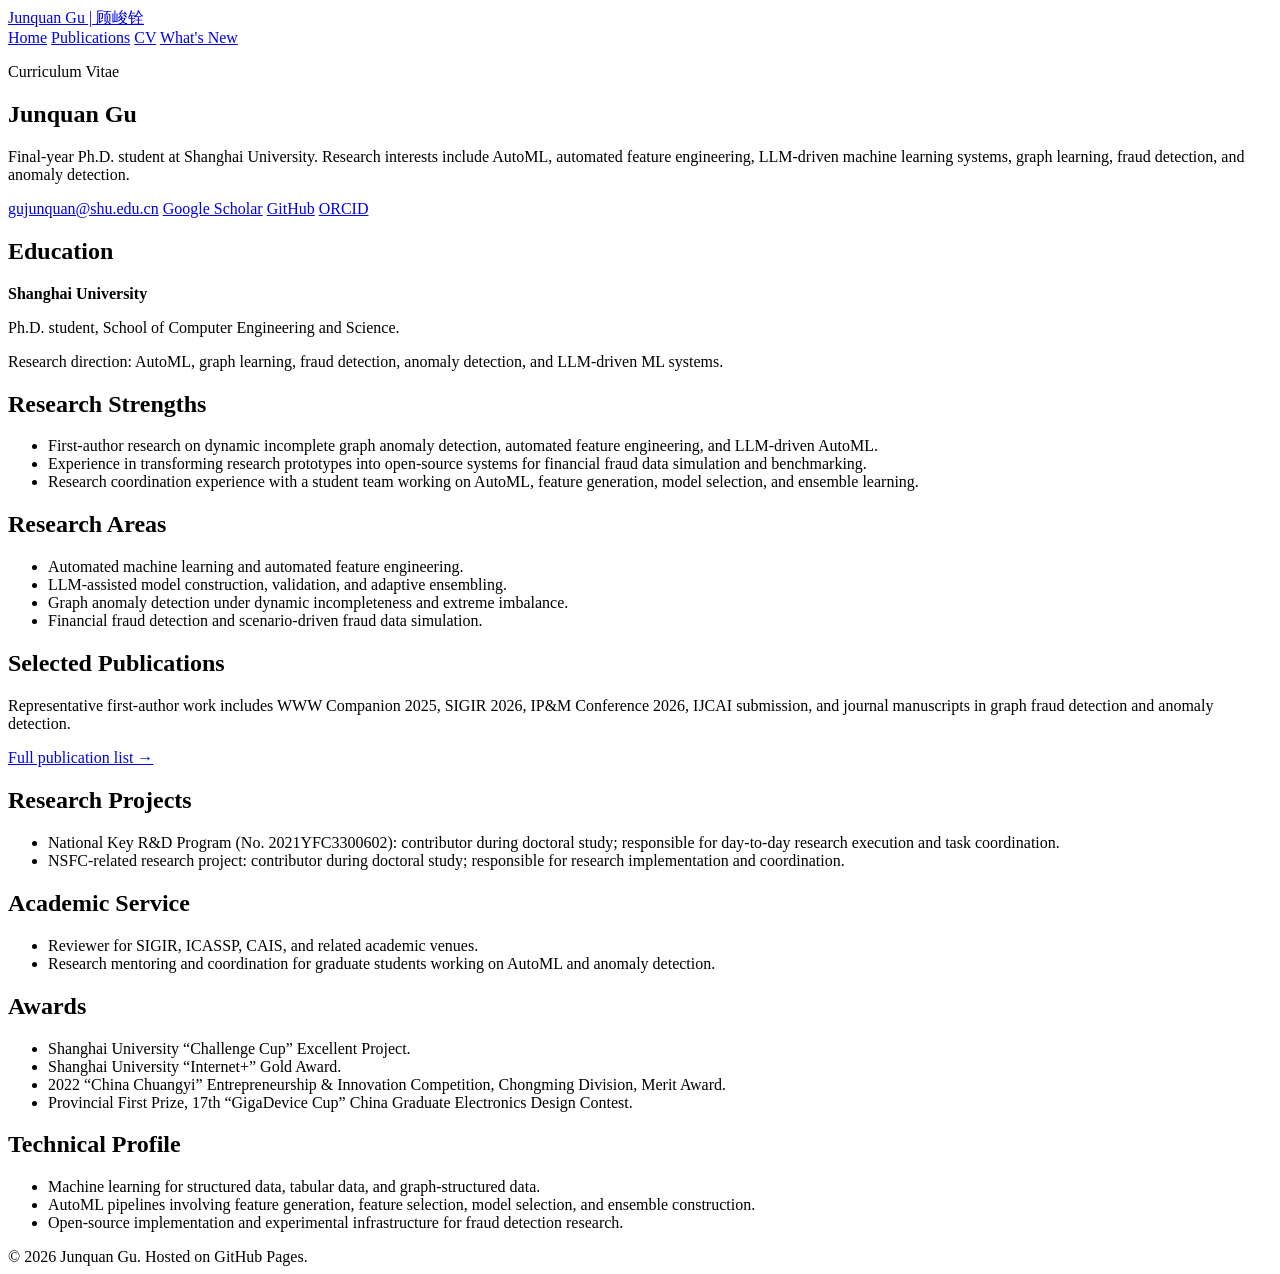
==== cv.html @ 626db695 "Add files via upload" ====
<!doctype html>
<html lang="en">
<head>
  <meta charset="utf-8">
  <meta name="viewport" content="width=device-width, initial-scale=1">
  <title>CV | Junquan Gu</title>
  <meta name="description" content="Curriculum vitae of Junquan Gu, a final-year Ph.D. student at Shanghai University working on AutoML, graph learning, fraud detection, and LLM-driven machine learning systems.">
  <meta name="robots" content="index, follow, max-image-preview:large">
  <link rel="canonical" href="https://sethgu.github.io/cv.html">
  <meta property="og:type" content="website">
  <meta property="og:title" content="CV | Junquan Gu">
  <meta property="og:description" content="Curriculum vitae of Junquan Gu, final-year Ph.D. student at Shanghai University.">
  <meta property="og:url" content="https://sethgu.github.io/cv.html">
  <link rel="stylesheet" href="assets/css/style.css">
</head>
<body>
  <div class="wrap">
    <header class="topbar">
      <a class="brand" href="index.html" aria-label="Junquan Gu homepage">
        <span class="dot"></span>
        <span class="brand-title">Junquan Gu | 顾峻铨</span>
      </a>
      <nav class="nav" aria-label="Primary navigation">
        <a href="index.html">Home</a>
        <a href="publications.html">Publications</a>
        <a class="active" href="cv.html">CV</a>
        <a href="whats-new.html">What's New</a>
      </nav>
    </header>

    <main>
      <section class="card full section-title">
        <p class="kicker">Curriculum Vitae</p>
        <h1>Junquan Gu</h1>
        <p class="h-sub">Final-year Ph.D. student at Shanghai University. Research interests include AutoML, automated feature engineering, LLM-driven machine learning systems, graph learning, fraud detection, and anomaly detection.</p>
        <div class="links">
          <a class="linkpill" href="mailto:gujunquan@shu.edu.cn">gujunquan@shu.edu.cn</a>
          <a class="linkpill" href="https://scholar.google.com/citations?user=ycbpVscAAAAJ&hl=zh-CN" target="_blank" rel="noreferrer">Google Scholar</a>
          <a class="linkpill" href="https://github.com/sethGu" target="_blank" rel="noreferrer">GitHub</a>
          <a class="linkpill" href="https://orcid.org/0009-0004-2916-9237" target="_blank" rel="noreferrer">ORCID</a>
        </div>
      </section>

      <section class="two-col">
        <article class="card">
          <h2>Education</h2>
          <p><strong>Shanghai University</strong></p>
          <p>Ph.D. student, School of Computer Engineering and Science.</p>
          <p class="meta">Research direction: AutoML, graph learning, fraud detection, anomaly detection, and LLM-driven ML systems.</p>
        </article>

        <article class="card">
          <h2>Research Strengths</h2>
          <ul class="list">
            <li>First-author research on dynamic incomplete graph anomaly detection, automated feature engineering, and LLM-driven AutoML.</li>
            <li>Experience in transforming research prototypes into open-source systems for financial fraud data simulation and benchmarking.</li>
            <li>Research coordination experience with a student team working on AutoML, feature generation, model selection, and ensemble learning.</li>
          </ul>
        </article>
      </section>

      <section class="grid">
        <article class="card">
          <h2>Research Areas</h2>
          <ul class="list">
            <li>Automated machine learning and automated feature engineering.</li>
            <li>LLM-assisted model construction, validation, and adaptive ensembling.</li>
            <li>Graph anomaly detection under dynamic incompleteness and extreme imbalance.</li>
            <li>Financial fraud detection and scenario-driven fraud data simulation.</li>
          </ul>
        </article>

        <article class="card">
          <h2>Selected Publications</h2>
          <p>Representative first-author work includes WWW Companion 2025, SIGIR 2026, IP&amp;M Conference 2026, IJCAI submission, and journal manuscripts in graph fraud detection and anomaly detection.</p>
          <p><a href="publications.html">Full publication list →</a></p>
        </article>

        <article class="card">
          <h2>Research Projects</h2>
          <ul class="list">
            <li>National Key R&amp;D Program (No. 2021YFC3300602): contributor during doctoral study; responsible for day-to-day research execution and task coordination.</li>
            <li>NSFC-related research project: contributor during doctoral study; responsible for research implementation and coordination.</li>
          </ul>
        </article>

        <article class="card">
          <h2>Academic Service</h2>
          <ul class="list">
            <li>Reviewer for SIGIR, ICASSP, CAIS, and related academic venues.</li>
            <li>Research mentoring and coordination for graduate students working on AutoML and anomaly detection.</li>
          </ul>
        </article>

        <article class="card">
          <h2>Awards</h2>
          <ul class="list">
            <li>Shanghai University “Challenge Cup” Excellent Project.</li>
            <li>Shanghai University “Internet+” Gold Award.</li>
            <li>2022 “China Chuangyi” Entrepreneurship &amp; Innovation Competition, Chongming Division, Merit Award.</li>
            <li>Provincial First Prize, 17th “GigaDevice Cup” China Graduate Electronics Design Contest.</li>
          </ul>
        </article>

        <article class="card">
          <h2>Technical Profile</h2>
          <ul class="list">
            <li>Machine learning for structured data, tabular data, and graph-structured data.</li>
            <li>AutoML pipelines involving feature generation, feature selection, model selection, and ensemble construction.</li>
            <li>Open-source implementation and experimental infrastructure for fraud detection research.</li>
          </ul>
        </article>
      </section>
    </main>

    <footer>© <span id="year"></span> Junquan Gu. Hosted on GitHub Pages.</footer>
  </div>
  <script>document.getElementById('year').textContent = new Date().getFullYear();</script>
</body>
</html>
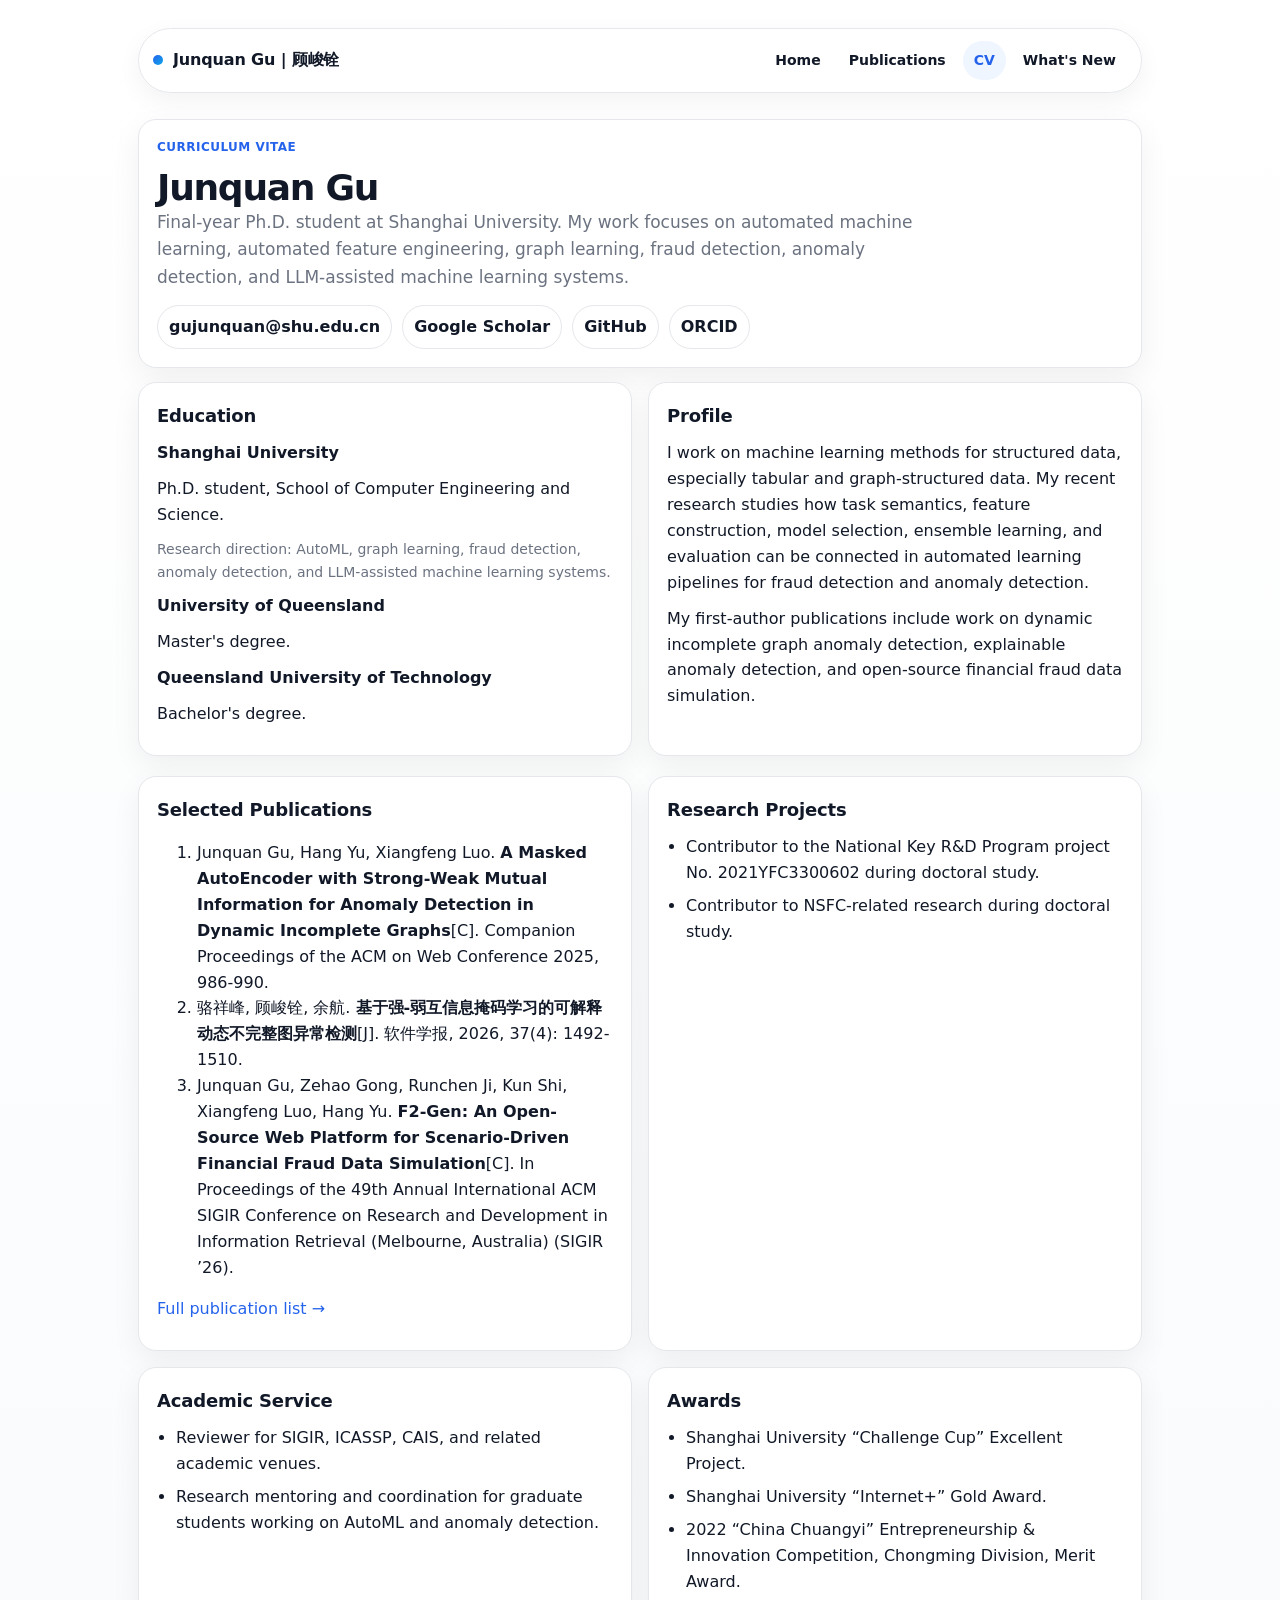
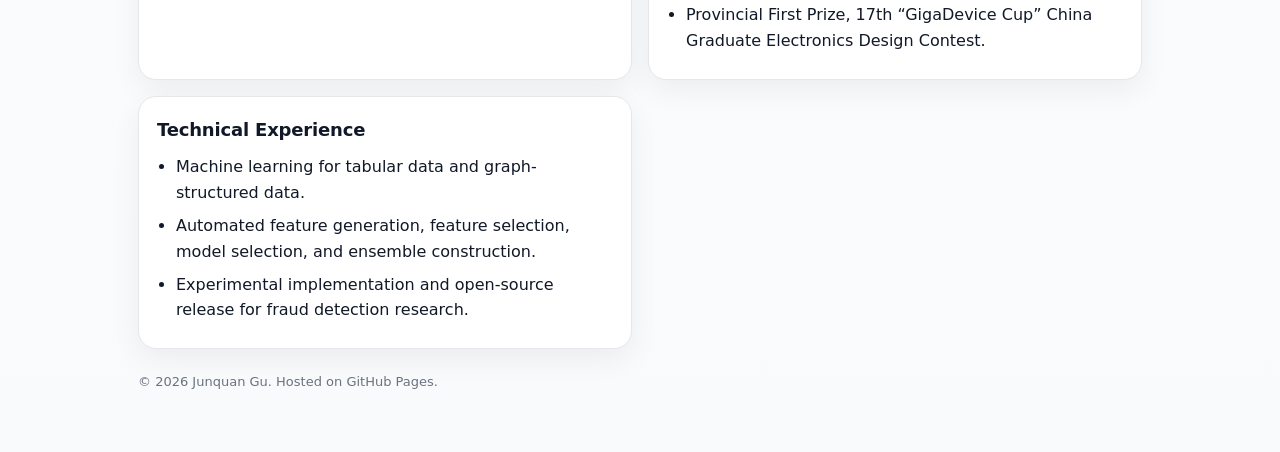
==== commit c7f52d31: "Update cv.html" ====
--- a/cv.html
+++ b/cv.html
@@ -4,7 +4,7 @@
   <meta charset="utf-8">
   <meta name="viewport" content="width=device-width, initial-scale=1">
   <title>CV | Junquan Gu</title>
-  <meta name="description" content="Curriculum vitae of Junquan Gu, a final-year Ph.D. student at Shanghai University working on AutoML, graph learning, fraud detection, and LLM-driven machine learning systems.">
+  <meta name="description" content="Curriculum vitae of Junquan Gu, a final-year Ph.D. student at Shanghai University working on AutoML, graph learning, fraud detection, anomaly detection, and LLM-driven machine learning systems.">
   <meta name="robots" content="index, follow, max-image-preview:large">
   <link rel="canonical" href="https://sethgu.github.io/cv.html">
   <meta property="og:type" content="website">
@@ -32,7 +32,7 @@
       <section class="card full section-title">
         <p class="kicker">Curriculum Vitae</p>
         <h1>Junquan Gu</h1>
-        <p class="h-sub">Final-year Ph.D. student at Shanghai University. Research interests include AutoML, automated feature engineering, LLM-driven machine learning systems, graph learning, fraud detection, and anomaly detection.</p>
+        <p class="h-sub">Final-year Ph.D. student at Shanghai University. My work focuses on automated machine learning, automated feature engineering, graph learning, fraud detection, anomaly detection, and LLM-assisted machine learning systems.</p>
         <div class="links">
           <a class="linkpill" href="mailto:gujunquan@shu.edu.cn">gujunquan@shu.edu.cn</a>
           <a class="linkpill" href="https://scholar.google.com/citations?user=ycbpVscAAAAJ&hl=zh-CN" target="_blank" rel="noreferrer">Google Scholar</a>
@@ -46,41 +46,36 @@
           <h2>Education</h2>
           <p><strong>Shanghai University</strong></p>
           <p>Ph.D. student, School of Computer Engineering and Science.</p>
-          <p class="meta">Research direction: AutoML, graph learning, fraud detection, anomaly detection, and LLM-driven ML systems.</p>
+          <p class="meta">Research direction: AutoML, graph learning, fraud detection, anomaly detection, and LLM-assisted machine learning systems.</p>
+          <p><strong>University of Queensland</strong></p>
+          <p>Master's degree.</p>
+          <p><strong>Queensland University of Technology</strong></p>
+          <p>Bachelor's degree.</p>
         </article>
 
         <article class="card">
-          <h2>Research Strengths</h2>
-          <ul class="list">
-            <li>First-author research on dynamic incomplete graph anomaly detection, automated feature engineering, and LLM-driven AutoML.</li>
-            <li>Experience in transforming research prototypes into open-source systems for financial fraud data simulation and benchmarking.</li>
-            <li>Research coordination experience with a student team working on AutoML, feature generation, model selection, and ensemble learning.</li>
-          </ul>
+          <h2>Profile</h2>
+          <p>I work on machine learning methods for structured data, especially tabular and graph-structured data. My recent research studies how task semantics, feature construction, model selection, ensemble learning, and evaluation can be connected in automated learning pipelines for fraud detection and anomaly detection.</p>
+          <p>My first-author publications include work on dynamic incomplete graph anomaly detection, explainable anomaly detection, and open-source financial fraud data simulation.</p>
         </article>
       </section>
 
       <section class="grid">
-        <article class="card">
-          <h2>Research Areas</h2>
-          <ul class="list">
-            <li>Automated machine learning and automated feature engineering.</li>
-            <li>LLM-assisted model construction, validation, and adaptive ensembling.</li>
-            <li>Graph anomaly detection under dynamic incompleteness and extreme imbalance.</li>
-            <li>Financial fraud detection and scenario-driven fraud data simulation.</li>
-          </ul>
-        </article>
-
-        <article class="card">
+        <article class="card wide">
           <h2>Selected Publications</h2>
-          <p>Representative first-author work includes WWW Companion 2025, SIGIR 2026, IP&amp;M Conference 2026, IJCAI submission, and journal manuscripts in graph fraud detection and anomaly detection.</p>
+          <ol class="compact-list">
+            <li>Junquan Gu, Hang Yu, Xiangfeng Luo. <span class="pub-title">A Masked AutoEncoder with Strong-Weak Mutual Information for Anomaly Detection in Dynamic Incomplete Graphs</span>[C]. Companion Proceedings of the ACM on Web Conference 2025, 986-990.</li>
+            <li>骆祥峰, 顾峻铨, 余航. <span class="pub-title">基于强-弱互信息掩码学习的可解释动态不完整图异常检测</span>[J]. 软件学报, 2026, 37(4): 1492-1510.</li>
+            <li>Junquan Gu, Zehao Gong, Runchen Ji, Kun Shi, Xiangfeng Luo, Hang Yu. <span class="pub-title">F2-Gen: An Open-Source Web Platform for Scenario-Driven Financial Fraud Data Simulation</span>[C]. In Proceedings of the 49th Annual International ACM SIGIR Conference on Research and Development in Information Retrieval (Melbourne, Australia) (SIGIR ’26).</li>
+          </ol>
           <p><a href="publications.html">Full publication list →</a></p>
         </article>
 
         <article class="card">
           <h2>Research Projects</h2>
           <ul class="list">
-            <li>National Key R&amp;D Program (No. 2021YFC3300602): contributor during doctoral study; responsible for day-to-day research execution and task coordination.</li>
-            <li>NSFC-related research project: contributor during doctoral study; responsible for research implementation and coordination.</li>
+            <li>Contributor to the National Key R&amp;D Program project No. 2021YFC3300602 during doctoral study.</li>
+            <li>Contributor to NSFC-related research during doctoral study.</li>
           </ul>
         </article>
 
@@ -103,11 +98,11 @@
         </article>
 
         <article class="card">
-          <h2>Technical Profile</h2>
+          <h2>Technical Experience</h2>
           <ul class="list">
-            <li>Machine learning for structured data, tabular data, and graph-structured data.</li>
-            <li>AutoML pipelines involving feature generation, feature selection, model selection, and ensemble construction.</li>
-            <li>Open-source implementation and experimental infrastructure for fraud detection research.</li>
+            <li>Machine learning for tabular data and graph-structured data.</li>
+            <li>Automated feature generation, feature selection, model selection, and ensemble construction.</li>
+            <li>Experimental implementation and open-source release for fraud detection research.</li>
           </ul>
         </article>
       </section>
--- a/assets/css/style.css
+++ b/assets/css/style.css
@@ -0,0 +1,100 @@
+:root{
+  --bg:#ffffff;
+  --fg:#111827;
+  --muted:#6b7280;
+  --line:#e5e7eb;
+  --card:#ffffff;
+  --accent:#2563eb;
+  --accent2:#0ea5e9;
+  --soft:#f8fafc;
+  --shadow:0 10px 30px rgba(0,0,0,.06);
+  --radius:18px;
+  --maxw:1040px;
+  --font:ui-sans-serif,system-ui,-apple-system,BlinkMacSystemFont,"Segoe UI",Roboto,Helvetica,Arial,"Noto Sans",sans-serif,"Apple Color Emoji","Segoe UI Emoji";
+}
+*{box-sizing:border-box}
+html{scroll-behavior:smooth}
+body{
+  margin:0;
+  background:linear-gradient(180deg,#fff 0%,#f8fafc 100%);
+  color:var(--fg);
+  font-family:var(--font);
+  line-height:1.62;
+}
+a{color:var(--accent);text-decoration:none}
+a:hover{text-decoration:underline}
+.wrap{max-width:var(--maxw);margin:0 auto;padding:28px 18px 60px}
+.topbar{
+  display:flex;
+  gap:18px;
+  align-items:center;
+  justify-content:space-between;
+  padding:12px 14px;
+  border:1px solid var(--line);
+  border-radius:999px;
+  background:rgba(255,255,255,.9);
+  backdrop-filter:blur(10px);
+  position:sticky;
+  top:14px;
+  z-index:10;
+  box-shadow:0 8px 24px rgba(15,23,42,.05);
+}
+.brand{display:flex;gap:10px;align-items:center;min-width:0;color:var(--fg)}
+.brand:hover{text-decoration:none}
+.dot{width:10px;height:10px;border-radius:999px;background:linear-gradient(135deg,var(--accent),var(--accent2));flex:0 0 auto}
+.brand-title{font-weight:760;white-space:nowrap;overflow:hidden;text-overflow:ellipsis;letter-spacing:-.01em}
+.nav{display:flex;gap:6px;align-items:center;flex-wrap:wrap;justify-content:flex-end}
+.nav a{color:var(--fg);font-weight:650;font-size:14px;padding:8px 11px;border-radius:999px}
+.nav a:hover{background:#eff6ff;text-decoration:none;color:var(--accent)}
+.nav a.active{background:#eff6ff;color:var(--accent)}
+.hero{
+  margin-top:26px;
+  display:grid;
+  grid-template-columns:170px 1fr;
+  gap:24px;
+  align-items:start;
+}
+.avatar{
+  width:170px;
+  height:170px;
+  border-radius:24px;
+  object-fit:cover;
+  border:1px solid var(--line);
+  background:#f3f4f6;
+  box-shadow:var(--shadow);
+}
+.kicker{color:var(--accent);font-weight:750;letter-spacing:.04em;text-transform:uppercase;font-size:12px;margin:0 0 6px}
+h1{margin:0;font-size:36px;line-height:1.15;letter-spacing:-.035em}
+.h-sub{margin:10px 0 12px;color:var(--muted);font-size:17px;max-width:780px}
+.chips{display:flex;flex-wrap:wrap;gap:8px;margin:13px 0 0}
+.chip{border:1px solid var(--line);background:#fff;padding:6px 10px;border-radius:999px;color:#475569;font-size:13px;font-weight:560}
+.links{display:flex;flex-wrap:wrap;gap:10px;margin-top:14px}
+.linkpill{border:1px solid var(--line);padding:8px 11px;border-radius:999px;background:#fff;font-weight:630;color:var(--fg)}
+.linkpill:hover{background:#eff6ff;text-decoration:none;color:var(--accent)}
+.grid{margin-top:20px;display:grid;grid-template-columns:1fr 1fr;gap:16px}
+.card{border:1px solid var(--line);border-radius:var(--radius);background:var(--card);box-shadow:var(--shadow);padding:18px}
+.card.full{grid-column:1/-1}
+.card h2{margin:0 0 10px;font-size:18px;letter-spacing:-.01em}
+.card h3{margin:18px 0 8px;font-size:16px;letter-spacing:-.01em}
+.card p{margin:0 0 10px}
+.meta{color:var(--muted);font-size:14px}
+.list{margin:10px 0 0;padding-left:19px}
+.list li{margin:7px 0}
+.pub-list{list-style:none;margin:0;padding:0;display:grid;gap:12px}
+.pub-item{padding:16px;border:1px solid var(--line);border-radius:16px;background:#fff}
+.pub-num{font-weight:800;color:var(--accent);margin-right:4px}
+.pub-title{font-weight:720}
+.pub-note{margin-top:6px;color:#475569;font-size:14px}
+.section-title{margin-top:26px;margin-bottom:14px}
+.two-col{display:grid;grid-template-columns:1fr 1fr;gap:16px}
+.badge{display:inline-block;border:1px solid #bfdbfe;background:#eff6ff;color:#1d4ed8;border-radius:999px;padding:3px 8px;font-size:12px;font-weight:700;margin-left:6px;vertical-align:1px}
+footer{margin-top:22px;color:var(--muted);font-size:13px}
+@media (max-width:760px){
+  .topbar{position:static;border-radius:18px;align-items:flex-start;flex-direction:column}
+  .nav{justify-content:flex-start}
+  .hero{grid-template-columns:1fr}
+  .avatar{width:145px;height:145px}
+  h1{font-size:30px}
+  .grid,.two-col{grid-template-columns:1fr}
+  .card.full{grid-column:auto}
+}
